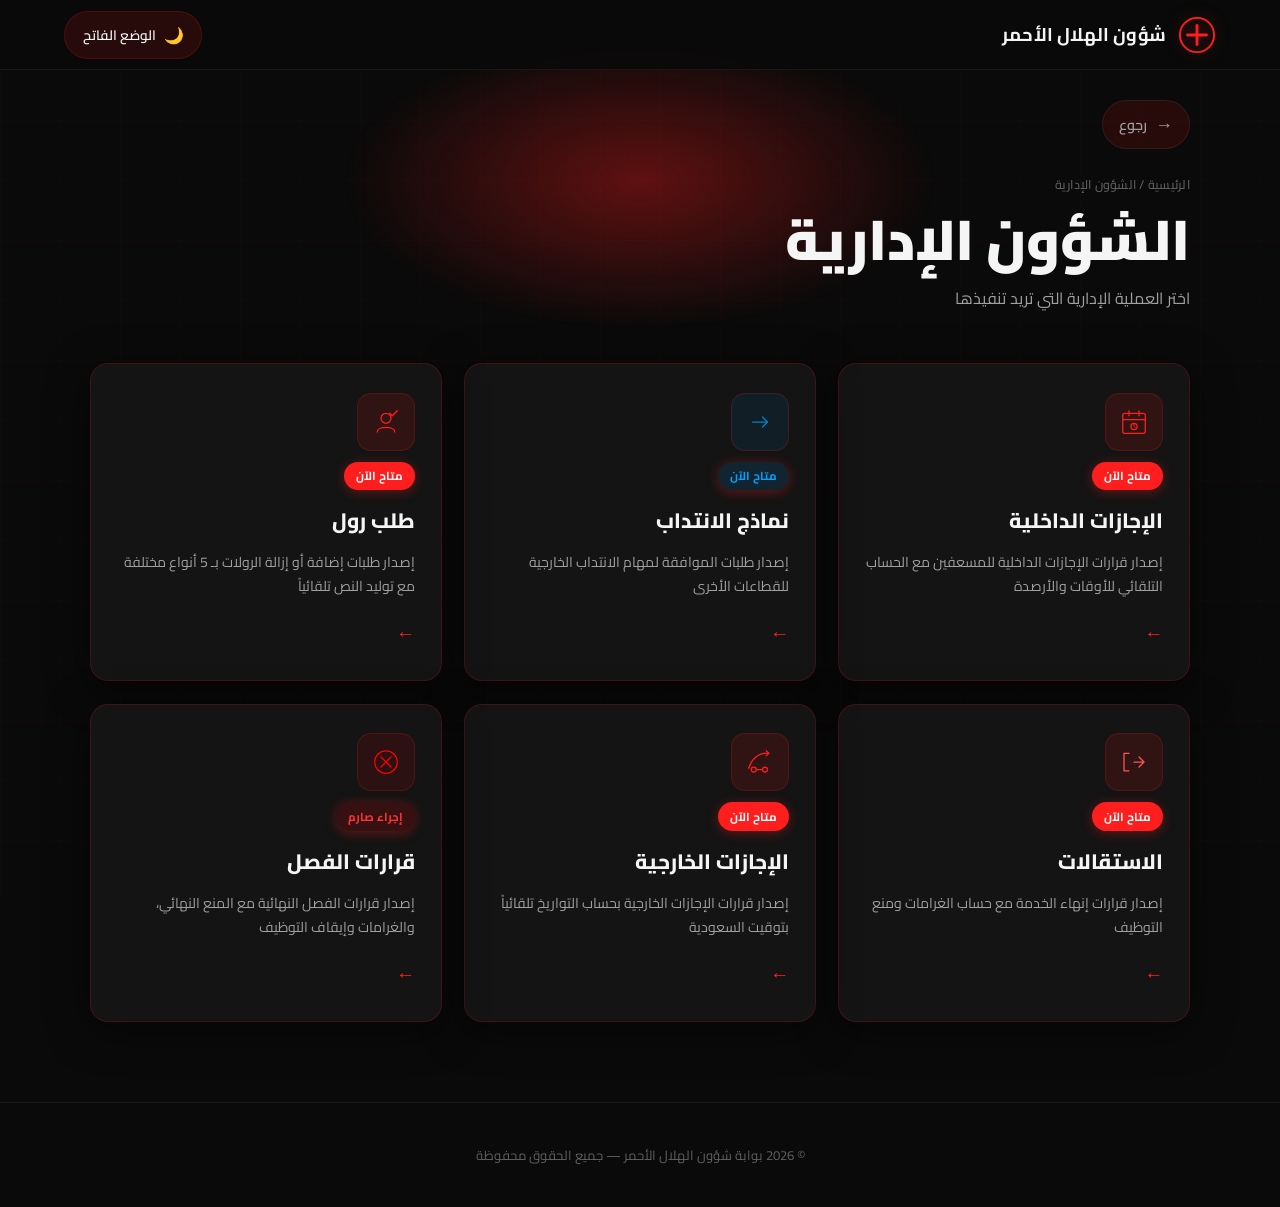
==== admin.html @ 31c96973 "Add files via upload" ====
<!DOCTYPE html>
<html lang="ar" dir="rtl" data-theme="dark">
<head>
  <meta charset="UTF-8"/>
  <meta name="viewport" content="width=device-width, initial-scale=1.0"/>
  <meta name="description" content="الشؤون الإدارية - بوابة الهلال الأحمر"/>
  <title>الشؤون الإدارية | الهلال الأحمر</title>
  <link rel="preconnect" href="https://fonts.googleapis.com">
  <link rel="preconnect" href="https://fonts.gstatic.com" crossorigin>
  <link href="https://fonts.googleapis.com/css2?family=Cairo:wght@300;400;600;700;900&family=Tajawal:wght@300;400;500;700;800&display=swap" rel="stylesheet">
  <link rel="stylesheet" href="style.css"/>
  <link rel="stylesheet" href="pages.css"/>
</head>
<body>

  <!-- NAVBAR -->
  <header class="navbar">
    <div class="navbar-brand">
      <div class="logo-icon">
        <svg viewBox="0 0 40 40" fill="none" xmlns="http://www.w3.org/2000/svg">
          <circle cx="20" cy="20" r="18" stroke="currentColor" stroke-width="2"/>
          <path d="M20 10 L20 30 M10 20 L30 20" stroke="currentColor" stroke-width="3" stroke-linecap="round"/>
        </svg>
      </div>
      <span class="brand-title">شؤون الهلال الأحمر</span>
    </div>
    <div class="navbar-actions">
      <button id="theme-toggle" class="theme-btn" aria-label="تبديل الوضع">
        <span class="theme-icon dark-icon">🌙</span>
        <span class="theme-icon light-icon">☀️</span>
        <span class="theme-label dark-label">الوضع الفاتح</span>
        <span class="theme-label light-label">الوضع الداكن</span>
      </button>
    </div>
  </header>

  <!-- PAGE HEADER -->
  <div class="page-hero">
    <div class="page-hero-inner">
      <a href="index.html" class="back-btn">
        <span class="back-arrow">→</span>
        <span>رجوع</span>
      </a>
      <div class="page-hero-text">
        <div class="page-breadcrumb">الرئيسية / الشؤون الإدارية</div>
        <h1 class="page-title">
          <span class="accent">الشؤون</span> الإدارية
        </h1>
        <p class="page-sub">اختر العملية الإدارية التي تريد تنفيذها</p>
      </div>
    </div>
    <div class="page-hero-deco"></div>
  </div>

  <!-- SECTIONS GRID -->
  <main class="page-main">
    <div class="sections-grid">

      <!-- الإجازات الداخلية -->
      <a href="leave.html" class="section-card" id="sc-leave">
        <div class="sc-glow"></div>
        <div class="sc-inner">
          <div class="sc-icon-wrap">
            <svg viewBox="0 0 48 48" fill="none" xmlns="http://www.w3.org/2000/svg">
              <rect x="6" y="10" width="36" height="32" rx="3" stroke="currentColor" stroke-width="2"/>
              <path d="M16 6 L16 14" stroke="currentColor" stroke-width="2" stroke-linecap="round"/>
              <path d="M32 6 L32 14" stroke="currentColor" stroke-width="2" stroke-linecap="round"/>
              <path d="M6 20 H42" stroke="currentColor" stroke-width="2"/>
              <circle cx="24" cy="31" r="5" stroke="currentColor" stroke-width="2"/>
              <path d="M24 28 L24 31 L26 33" stroke="currentColor" stroke-width="1.5" stroke-linecap="round"/>
            </svg>
          </div>
          <div class="sc-badge">متاح الآن</div>
          <h2 class="sc-title">الإجازات الداخلية</h2>
          <p class="sc-desc">إصدار قرارات الإجازات الداخلية للمسعفين مع الحساب التلقائي للأوقات والأرصدة</p>
          <div class="sc-arrow">←</div>
        </div>
      </a>

      <!-- نماذج الانتداب -->
      <a href="deputation.html" class="section-card" id="sc-deputation">
        <div class="sc-glow"></div>
        <div class="sc-inner">
          <div class="sc-icon-wrap" style="color: #0081c7; background: rgba(0, 129, 199, 0.1);">
            <svg viewBox="0 0 48 48" fill="none" xmlns="http://www.w3.org/2000/svg">
              <path d="M12 24 L36 24 M28 16 L36 24 L28 32" stroke="currentColor" stroke-width="2" stroke-linecap="round" stroke-linejoin="round"/>
            </svg>
          </div>
          <div class="sc-badge" style="background: rgba(0, 129, 199, 0.15); color: #00a2ff;">متاح الآن</div>
          <h2 class="sc-title">نماذج الانتداب</h2>
          <p class="sc-desc">إصدار طلبات الموافقة لمهام الانتداب الخارجية للقطاعات الأخرى</p>
          <div class="sc-arrow">←</div>
        </div>
      </a>

      <!-- طلب رول -->
      <a href="role_request.html" class="section-card" id="sc-role">
        <div class="sc-glow"></div>
        <div class="sc-inner">
          <div class="sc-icon-wrap">
            <svg viewBox="0 0 48 48" fill="none" xmlns="http://www.w3.org/2000/svg">
              <circle cx="24" cy="18" r="8" stroke="currentColor" stroke-width="2"/>
              <path d="M10 40 C10 30 38 30 38 40" stroke="currentColor" stroke-width="2" stroke-linecap="round"/>
              <path d="M30 10 L34 14 L42 6" stroke="currentColor" stroke-width="2" stroke-linecap="round" stroke-linejoin="round"/>
            </svg>
          </div>
          <div class="sc-badge">متاح الآن</div>
          <h2 class="sc-title">طلب رول</h2>
          <p class="sc-desc">إصدار طلبات إضافة أو إزالة الرولات بـ 5 أنواع مختلفة مع توليد النص تلقائياً</p>
          <div class="sc-arrow">←</div>
        </div>
      </a>

      <!-- الاستقالات -->
      <a href="resignation.html" class="section-card" id="sc-resignation">
        <div class="sc-glow"></div>
        <div class="sc-inner">
          <div class="sc-icon-wrap" style="color: #ff5555;">
            <svg viewBox="0 0 48 48" fill="none" xmlns="http://www.w3.org/2000/svg">
              <path d="M16 10 H8 V38 H16" stroke="currentColor" stroke-width="2" stroke-linecap="round"/>
              <path d="M24 24 H40 M32 16 L40 24 L32 32" stroke="currentColor" stroke-width="2" stroke-linecap="round" stroke-linejoin="round"/>
            </svg>
          </div>
          <div class="sc-badge">متاح الآن</div>
          <h2 class="sc-title">الاستقالات</h2>
          <p class="sc-desc">إصدار قرارات إنهاء الخدمة مع حساب الغرامات ومنع التوظيف</p>
          <div class="sc-arrow">←</div>
        </div>
      </a>

      <!-- الإجازات الخارجية -->
      <a href="ext_leave.html" class="section-card" id="sc-ext-leave">
        <div class="sc-glow"></div>
        <div class="sc-inner">
          <div class="sc-icon-wrap">
            <svg viewBox="0 0 48 48" fill="none" xmlns="http://www.w3.org/2000/svg">
              <path d="M6 34 C10 20 22 8 38 10" stroke="currentColor" stroke-width="2" stroke-linecap="round"/>
              <path d="M34 6 L38 10 L34 14" stroke="currentColor" stroke-width="2" stroke-linecap="round" stroke-linejoin="round"/>
              <circle cx="14" cy="36" r="4" stroke="currentColor" stroke-width="2"/>
              <circle cx="32" cy="36" r="4" stroke="currentColor" stroke-width="2"/>
              <path d="M18 36 L28 36" stroke="currentColor" stroke-width="2"/>
            </svg>
          </div>
          <div class="sc-badge">متاح الآن</div>
          <h2 class="sc-title">الإجازات الخارجية</h2>
          <p class="sc-desc">إصدار قرارات الإجازات الخارجية بحساب التواريخ تلقائياً بتوقيت السعودية</p>
          <div class="sc-arrow">←</div>
        </div>
      </a>

      <!-- قرارات الفصل -->
      <a href="firing.html" class="section-card" id="sc-firing">
        <div class="sc-glow"></div>
        <div class="sc-inner">
          <div class="sc-icon-wrap" style="color: #ff0000; background: rgba(255,0,0,0.1);">
            <svg viewBox="0 0 48 48" fill="none" xmlns="http://www.w3.org/2000/svg">
              <circle cx="24" cy="24" r="18" stroke="currentColor" stroke-width="2"/>
              <path d="M16 16 L32 32 M32 16 L16 32" stroke="currentColor" stroke-width="2" stroke-linecap="round"/>
            </svg>
          </div>
          <div class="sc-badge" style="background: rgba(255,0,0,0.15); color: #ff3333;">إجراء صارم</div>
          <h2 class="sc-title">قرارات الفصل</h2>
          <p class="sc-desc">إصدار قرارات الفصل النهائية مع المنع النهائي، والغرامات وإيقاف التوظيف</p>
          <div class="sc-arrow">←</div>
        </div>
      </a>

    </div>
  </main>

  <!-- FOOTER -->
  <footer class="footer">
    <div class="footer-inner">
      <p class="footer-text">© 2026 بوابة شؤون الهلال الأحمر — جميع الحقوق محفوظة</p>
    </div>
  </footer>

  <script src="app.js"></script>
</body>
</html>
---- style.css ----
/* ============================================================
   شؤون الهلال الأحمر — style.css
   ============================================================ */

/* ---- Google Fonts (Arabic) ---- */
@import url('https://fonts.googleapis.com/css2?family=Cairo:wght@300;400;600;700;900&family=Tajawal:wght@300;400;500;700;800&display=swap');

/* ============================================================
   CSS VARIABLES — DARK THEME (Default)
   ============================================================ */
:root {
  --red-vivid:     #ff1e1e;
  --red-bright:    #ff3737;
  --red-deep:      #cc0000;
  --red-glow:      rgba(255, 30, 30, 0.35);
  --red-glow-soft: rgba(255, 30, 30, 0.12);

  --bg-primary:    #0a0a0a;
  --bg-secondary:  #111111;
  --bg-card:       #141414;
  --bg-card-hover: #1a1a1a;

  --border-subtle: rgba(255, 255, 255, 0.06);
  --border-card:   rgba(255, 30, 30, 0.18);
  --border-hover:  rgba(255, 30, 30, 0.55);

  --text-primary:  #f5f5f5;
  --text-secondary:#a0a0a0;
  --text-muted:    #606060;
  --text-accent:   #ff1e1e;

  --tag-bg:        rgba(255, 30, 30, 0.1);
  --tag-color:     #ff6060;

  --navbar-bg:     rgba(10, 10, 10, 0.85);
  --shadow-card:   0 8px 40px rgba(0,0,0,0.5);
  --shadow-hover:  0 20px 60px rgba(255, 30, 30, 0.25);
  --shadow-btn:    0 4px 20px rgba(255, 30, 30, 0.4);

  --transition:    0.35s cubic-bezier(0.4, 0, 0.2, 1);
  --transition-fast: 0.18s ease;
}

/* ============================================================
   CSS VARIABLES — LIGHT THEME
   ============================================================ */
[data-theme="light"] {
  --bg-primary:    #fafafa;
  --bg-secondary:  #f0f0f0;
  --bg-card:       #ffffff;
  --bg-card-hover: #fff5f5;

  --border-subtle: rgba(0, 0, 0, 0.07);
  --border-card:   rgba(220, 0, 0, 0.2);
  --border-hover:  rgba(200, 0, 0, 0.6);

  --text-primary:  #111111;
  --text-secondary:#444444;
  --text-muted:    #888888;
  --text-accent:   #cc0000;

  --tag-bg:        rgba(220, 0, 0, 0.08);
  --tag-color:     #b30000;

  --navbar-bg:     rgba(255, 255, 255, 0.88);
  --shadow-card:   0 8px 40px rgba(0,0,0,0.1);
  --shadow-hover:  0 20px 60px rgba(200, 0, 0, 0.18);
  --shadow-btn:    0 4px 20px rgba(200, 0, 0, 0.3);

  --red-glow:      rgba(220, 0, 0, 0.22);
  --red-glow-soft: rgba(220, 0, 0, 0.06);
}

/* ============================================================
   RESET & BASE
   ============================================================ */
*, *::before, *::after { box-sizing: border-box; margin: 0; padding: 0; }

html {
  scroll-behavior: smooth;
}

body {
  font-family: 'Cairo', 'Tajawal', sans-serif;
  background-color: var(--bg-primary);
  color: var(--text-primary);
  direction: rtl;
  min-height: 100vh;
  overflow-x: hidden;
  transition: background-color var(--transition), color var(--transition);
}

/* Animated background grid */
body::before {
  content: '';
  position: fixed;
  inset: 0;
  background-image:
    linear-gradient(rgba(255,30,30,0.03) 1px, transparent 1px),
    linear-gradient(90deg, rgba(255,30,30,0.03) 1px, transparent 1px);
  background-size: 60px 60px;
  pointer-events: none;
  z-index: 0;
  transition: opacity var(--transition);
}

[data-theme="light"] body::before {
  background-image:
    linear-gradient(rgba(200,0,0,0.04) 1px, transparent 1px),
    linear-gradient(90deg, rgba(200,0,0,0.04) 1px, transparent 1px);
}

/* ============================================================
   NAVBAR
   ============================================================ */
.navbar {
  position: fixed;
  top: 0;
  right: 0;
  left: 0;
  z-index: 100;
  display: flex;
  align-items: center;
  justify-content: space-between;
  padding: 0 clamp(1.5rem, 5vw, 4rem);
  height: 70px;
  background: var(--navbar-bg);
  backdrop-filter: blur(20px) saturate(1.5);
  -webkit-backdrop-filter: blur(20px) saturate(1.5);
  border-bottom: 1px solid var(--border-subtle);
  transition: background var(--transition), border-color var(--transition);
}

.navbar-brand {
  display: flex;
  align-items: center;
  gap: 0.75rem;
}

.logo-icon {
  width: 38px;
  height: 38px;
  color: var(--red-vivid);
  filter: drop-shadow(0 0 8px var(--red-glow));
  flex-shrink: 0;
  transition: color var(--transition), filter var(--transition);
}

.brand-title {
  font-family: 'Cairo', sans-serif;
  font-size: 1.15rem;
  font-weight: 700;
  color: var(--text-primary);
  letter-spacing: 0.01em;
  transition: color var(--transition);
}

/* ---- Theme Toggle Button ---- */
.theme-btn {
  display: flex;
  align-items: center;
  gap: 0.5rem;
  padding: 0.5rem 1.1rem;
  border-radius: 50px;
  border: 1.5px solid var(--border-card);
  background: var(--red-glow-soft);
  color: var(--text-primary);
  font-family: 'Cairo', sans-serif;
  font-size: 0.85rem;
  font-weight: 600;
  cursor: pointer;
  transition: all var(--transition);
  white-space: nowrap;
}

.theme-btn:hover {
  background: var(--red-glow);
  border-color: var(--red-bright);
  transform: scale(1.04);
  box-shadow: var(--shadow-btn);
}

.theme-icon { font-size: 1rem; }
.theme-label { display: inline; }

/* Toggle visibility by theme */
[data-theme="dark"]  .light-icon,
[data-theme="dark"]  .light-label { display: none; }
[data-theme="light"] .dark-icon,
[data-theme="light"] .dark-label  { display: none; }

/* ============================================================
   HERO
   ============================================================ */
.hero {
  position: relative;
  min-height: 52vh;
  display: flex;
  flex-direction: column;
  align-items: center;
  justify-content: center;
  padding: 120px 2rem 60px;
  text-align: center;
  overflow: hidden;
  z-index: 1;
}

/* glowing radial behind hero */
.hero::before {
  content: '';
  position: absolute;
  top: 50%;
  left: 50%;
  transform: translate(-50%, -50%);
  width: 700px;
  height: 400px;
  background: radial-gradient(ellipse, var(--red-glow) 0%, transparent 70%);
  pointer-events: none;
  animation: pulseGlow 4s ease-in-out infinite;
}

@keyframes pulseGlow {
  0%, 100% { opacity: 0.6; transform: translate(-50%, -50%) scale(1); }
  50%       { opacity: 1;   transform: translate(-50%, -50%) scale(1.1); }
}

.hero-content { position: relative; z-index: 2; }

.hero-badge {
  display: inline-flex;
  align-items: center;
  padding: 0.35rem 1.2rem;
  border-radius: 50px;
  border: 1px solid var(--border-card);
  background: var(--red-glow-soft);
  color: var(--text-accent);
  font-size: 0.8rem;
  font-weight: 600;
  letter-spacing: 0.08em;
  margin-bottom: 1.4rem;
  animation: fadeDown 0.7s ease both;
}

.hero-title {
  font-family: 'Cairo', sans-serif;
  font-size: clamp(2.4rem, 6vw, 4.5rem);
  font-weight: 900;
  line-height: 1.2;
  color: var(--text-primary);
  margin-bottom: 1rem;
  animation: fadeDown 0.7s 0.1s ease both;
  transition: color var(--transition);
}

.hero-title .accent {
  color: var(--red-vivid);
  text-shadow: 0 0 30px var(--red-glow), 0 0 60px rgba(255,30,30,0.2);
  transition: color var(--transition), text-shadow var(--transition);
}

.hero-sub {
  font-size: clamp(1rem, 2.5vw, 1.25rem);
  color: var(--text-secondary);
  font-weight: 400;
  margin-bottom: 2rem;
  animation: fadeDown 0.7s 0.2s ease both;
  transition: color var(--transition);
}

.hero-divider {
  width: 80px;
  height: 3px;
  border-radius: 3px;
  background: linear-gradient(90deg, transparent, var(--red-vivid), transparent);
  margin: 0 auto;
  animation: fadeDown 0.7s 0.3s ease both;
}

.scroll-hint {
  position: relative;
  z-index: 2;
  display: flex;
  flex-direction: column;
  align-items: center;
  gap: 0.4rem;
  margin-top: 1.5rem;
  color: var(--text-muted);
  font-size: 0.8rem;
  animation: fadeDown 0.7s 0.5s ease both;
  transition: color var(--transition);
}

.scroll-arrow {
  animation: bounceDown 2s ease-in-out infinite;
  font-size: 1.1rem;
  color: var(--text-accent);
}

@keyframes bounceDown {
  0%, 100% { transform: translateY(0); }
  50%       { transform: translateY(6px); }
}

@keyframes fadeDown {
  from { opacity: 0; transform: translateY(-18px); }
  to   { opacity: 1; transform: translateY(0); }
}

/* ============================================================
   CARDS SECTION
   ============================================================ */
.cards-section {
  position: relative;
  z-index: 1;
  padding: 20px clamp(1.5rem, 6vw, 5rem) 80px;
}

.cards-grid {
  display: grid;
  grid-template-columns: repeat(3, 1fr);
  gap: 1.6rem;
  max-width: 1200px;
  margin: 0 auto;
}

/* ============================================================
   CARD
   ============================================================ */
.card {
  position: relative;
  border-radius: 20px;
  border: 1px solid var(--border-card);
  background: var(--bg-card);
  padding: 0;
  cursor: pointer;
  overflow: hidden;
  box-shadow: var(--shadow-card);
  transition:
    transform var(--transition),
    box-shadow var(--transition),
    border-color var(--transition),
    background var(--transition);
  animation: fadeUp 0.6s ease both;
}

.card:nth-child(1) { animation-delay: 0.1s; }
.card:nth-child(2) { animation-delay: 0.22s; }
.card:nth-child(3) { animation-delay: 0.34s; }

@keyframes fadeUp {
  from { opacity: 0; transform: translateY(30px); }
  to   { opacity: 1; transform: translateY(0); }
}

.card:hover, .card:focus-visible {
  transform: translateY(-8px) scale(1.01);
  box-shadow: var(--shadow-hover);
  border-color: var(--border-hover);
  background: var(--bg-card-hover);
  outline: none;
}

/* Glow overlay on hover */
.card-glow {
  position: absolute;
  inset: -1px;
  border-radius: 20px;
  background: radial-gradient(circle at 50% 0%, var(--red-glow-soft), transparent 60%);
  opacity: 0;
  transition: opacity var(--transition);
  pointer-events: none;
  z-index: 0;
}

.card:hover .card-glow,
.card:focus-visible .card-glow { opacity: 1; }

/* Featured card */
.card-featured {
  border-color: rgba(255, 30, 30, 0.4);
  background: linear-gradient(160deg, #1a0a0a 0%, var(--bg-card) 50%);
}

[data-theme="light"] .card-featured {
  background: linear-gradient(160deg, #fff5f5 0%, var(--bg-card) 50%);
}

.card-featured .card-glow {
  background: radial-gradient(circle at 50% 0%, rgba(255,30,30,0.18), transparent 60%);
  opacity: 1;
}

/* Top accent line */
.card::after {
  content: '';
  position: absolute;
  top: 0;
  left: 0;
  right: 0;
  height: 3px;
  background: linear-gradient(90deg, transparent, var(--red-vivid), transparent);
  opacity: 0;
  transition: opacity var(--transition);
}

.card:hover::after,
.card:focus-visible::after,
.card-featured::after { opacity: 1; }

.card-inner {
  position: relative;
  z-index: 1;
  padding: 2rem 1.8rem 1.8rem;
  height: 100%;
  display: flex;
  flex-direction: column;
  gap: 0.8rem;
}

/* Badge top */
.card-badge-top {
  position: absolute;
  top: 1rem;
  left: 1rem;
  padding: 0.2rem 0.75rem;
  background: var(--red-vivid);
  color: #fff;
  font-size: 0.72rem;
  font-weight: 700;
  border-radius: 50px;
  letter-spacing: 0.04em;
  box-shadow: 0 2px 12px var(--red-glow);
}

/* Card Number */
.card-number {
  font-family: 'Cairo', sans-serif;
  font-size: 0.75rem;
  font-weight: 700;
  color: var(--red-vivid);
  letter-spacing: 0.15em;
  opacity: 0.7;
}

/* Icon */
.card-icon-wrap {
  width: 64px;
  height: 64px;
  border-radius: 16px;
  border: 1.5px solid var(--border-card);
  background: var(--red-glow-soft);
  display: flex;
  align-items: center;
  justify-content: center;
  margin-bottom: 0.4rem;
  transition: all var(--transition);
}

.card:hover .card-icon-wrap,
.card:focus-visible .card-icon-wrap {
  border-color: var(--red-bright);
  background: var(--red-glow);
  transform: scale(1.06) rotate(-3deg);
  box-shadow: 0 0 20px var(--red-glow);
}

.card-icon {
  width: 34px;
  height: 34px;
  color: var(--red-vivid);
  transition: color var(--transition);
}

/* Card Title */
.card-title {
  font-family: 'Cairo', sans-serif;
  font-size: 1.45rem;
  font-weight: 800;
  color: var(--text-primary);
  line-height: 1.3;
  transition: color var(--transition);
}

/* Card Description */
.card-desc {
  font-size: 0.9rem;
  color: var(--text-secondary);
  line-height: 1.75;
  font-weight: 400;
  flex: 1;
  transition: color var(--transition);
}

/* Tags */
.card-tags {
  display: flex;
  flex-wrap: wrap;
  gap: 0.4rem;
  margin-top: auto;
}

.tag {
  padding: 0.25rem 0.7rem;
  background: var(--tag-bg);
  color: var(--tag-color);
  border-radius: 50px;
  font-size: 0.74rem;
  font-weight: 600;
  border: 1px solid rgba(255, 30, 30, 0.15);
  transition: all var(--transition-fast);
}

.card:hover .tag {
  background: rgba(255, 30, 30, 0.18);
  border-color: rgba(255, 30, 30, 0.35);
}

/* Card Button */
.card-btn {
  display: flex;
  align-items: center;
  justify-content: space-between;
  margin-top: 1rem;
  padding: 0.75rem 1.1rem;
  border-radius: 12px;
  background: linear-gradient(135deg, var(--red-deep), var(--red-vivid));
  color: #fff;
  font-size: 0.9rem;
  font-weight: 700;
  transition: all var(--transition);
  box-shadow: 0 4px 16px rgba(255, 30, 30, 0.3);
}

.card:hover .card-btn {
  background: linear-gradient(135deg, var(--red-vivid), var(--red-deep));
  box-shadow: 0 6px 24px rgba(255, 30, 30, 0.5);
}

.btn-arrow {
  font-size: 1rem;
  transition: transform var(--transition);
}

.card:hover .btn-arrow { transform: translateX(-4px); }

/* ============================================================
   FOOTER
   ============================================================ */
.footer {
  position: relative;
  z-index: 1;
  padding: 2.5rem 2rem;
  border-top: 1px solid var(--border-subtle);
  text-align: center;
  transition: border-color var(--transition);
}

.footer-inner {
  display: flex;
  flex-direction: column;
  align-items: center;
  gap: 0.75rem;
}

.footer-logo {
  width: 32px;
  height: 32px;
  color: var(--red-vivid);
  opacity: 0.6;
  transition: color var(--transition);
}

.footer-text {
  font-size: 0.82rem;
  color: var(--text-muted);
  font-weight: 400;
  transition: color var(--transition);
}

/* ============================================================
   RESPONSIVE
   ============================================================ */
@media (max-width: 900px) {
  .cards-grid {
    grid-template-columns: 1fr 1fr;
    gap: 1.2rem;
  }
  .card:nth-child(3) {
    grid-column: span 2;
  }
}

@media (max-width: 600px) {
  .cards-grid {
    grid-template-columns: 1fr;
  }
  .card:nth-child(3) {
    grid-column: span 1;
  }
  .brand-title {
    font-size: 0.95rem;
  }
  .theme-label {
    display: none;
  }
  .hero-title {
    font-size: 2rem;
  }
  .navbar {
    padding: 0 1.2rem;
  }
}

@media (max-width: 400px) {
  .cards-section {
    padding: 10px 1rem 60px;
  }
  .card-inner {
    padding: 1.5rem 1.3rem;
  }
}
---- pages.css ----
/* pages.css — shared sub-page styles */

/* ---- Page Hero ---- */
.page-hero {
  position: relative;
  padding: 100px clamp(1.5rem,5vw,4rem) 50px;
  overflow: hidden;
  z-index: 1;
}
.page-hero::before {
  content:'';
  position:absolute;
  top:50%;left:50%;
  transform:translate(-50%,-50%);
  width:600px;height:300px;
  background:radial-gradient(ellipse,var(--red-glow) 0%,transparent 70%);
  pointer-events:none;
}
.page-hero-inner {
  position:relative;z-index:2;
  max-width:1100px;margin:0 auto;
}
.back-btn {
  display:inline-flex;align-items:center;gap:.5rem;
  color:var(--text-secondary);text-decoration:none;
  font-size:.9rem;font-weight:600;font-family:'Cairo',sans-serif;
  padding:.45rem 1rem;border-radius:50px;
  border:1px solid var(--border-subtle);background:var(--red-glow-soft);
  margin-bottom:1.5rem;transition:all var(--transition);
}
.back-btn:hover {
  color:var(--text-accent);border-color:var(--border-card);
  background:var(--red-glow);transform:translateX(4px);
}
.back-arrow { font-size:1.1rem; }
.page-breadcrumb {
  font-size:.78rem;color:var(--text-muted);margin-bottom:.6rem;
  font-weight:500;letter-spacing:.02em;transition:color var(--transition);
}
.page-title {
  font-family:'Cairo',sans-serif;
  font-size:clamp(2rem,5vw,3.5rem);
  font-weight:900;line-height:1.2;color:var(--text-primary);
  margin-bottom:.6rem;transition:color var(--transition);
  animation:fadeDown .6s ease both;
}
.page-sub {
  font-size:1rem;color:var(--text-secondary);
  transition:color var(--transition);animation:fadeDown .6s .1s ease both;
}

/* ---- Sections Grid (admin.html) ---- */
.page-main { position:relative;z-index:1;padding:0 clamp(1.5rem,5vw,4rem) 80px; }
.sections-grid {
  display:grid;grid-template-columns:repeat(auto-fill,minmax(280px,1fr));
  gap:1.4rem;max-width:1100px;margin:0 auto;
}
.section-card {
  position:relative;border-radius:18px;border:1px solid var(--border-card);
  background:var(--bg-card);cursor:pointer;overflow:hidden;
  box-shadow:var(--shadow-card);text-decoration:none;color:inherit;
  transition:all var(--transition);display:block;
  animation:fadeUp .5s ease both;
}
.section-card:nth-child(1){animation-delay:.05s;}
.section-card:nth-child(2){animation-delay:.15s;}
.section-card:nth-child(3){animation-delay:.25s;}
.section-card:nth-child(4){animation-delay:.35s;}
.section-card:hover { transform:translateY(-6px);box-shadow:var(--shadow-hover);border-color:var(--border-hover); }
.section-card::before {
  content:'';position:absolute;top:0;left:0;right:0;height:3px;
  background:linear-gradient(90deg,transparent,var(--red-vivid),transparent);
  opacity:0;transition:opacity var(--transition);
}
.section-card:hover::before { opacity:1; }
.sc-glow {
  position:absolute;inset:-1px;border-radius:18px;
  background:radial-gradient(circle at 50% 0%,var(--red-glow-soft),transparent 60%);
  opacity:0;transition:opacity var(--transition);pointer-events:none;
}
.section-card:hover .sc-glow { opacity:1; }
.sc-inner {
  position:relative;z-index:1;padding:1.8rem 1.6rem;
  display:flex;flex-direction:column;gap:.7rem;
}
.sc-icon-wrap {
  width:58px;height:58px;border-radius:14px;
  border:1.5px solid var(--border-card);background:var(--red-glow-soft);
  display:flex;align-items:center;justify-content:center;
  color:var(--red-vivid);transition:all var(--transition);
}
.sc-icon-wrap svg { width:30px;height:30px; }
.section-card:hover .sc-icon-wrap {
  border-color:var(--red-bright);background:var(--red-glow);
  transform:scale(1.06) rotate(-3deg);
}
.sc-icon-dim { opacity:.45; }
.sc-badge {
  display:inline-flex;align-items:center;
  padding:.2rem .75rem;background:var(--red-vivid);color:#fff;
  font-size:.72rem;font-weight:700;border-radius:50px;
  width:fit-content;box-shadow:0 2px 12px var(--red-glow);
}
.sc-badge-soon { background:var(--text-muted);box-shadow:none; }
.sc-title {
  font-family:'Cairo',sans-serif;font-size:1.3rem;font-weight:800;
  color:var(--text-primary);transition:color var(--transition);
}
.sc-desc {
  font-size:.88rem;color:var(--text-secondary);line-height:1.7;
  transition:color var(--transition);
}
.sc-arrow {
  font-size:1.2rem;color:var(--red-vivid);margin-top:.3rem;
  transition:transform var(--transition);
}
.section-card:hover .sc-arrow { transform:translateX(-5px); }
.sc-soon { opacity:.7;cursor:default; }
.sc-soon:hover { transform:none;box-shadow:var(--shadow-card);border-color:var(--border-card); }
.sc-soon::before { display:none; }
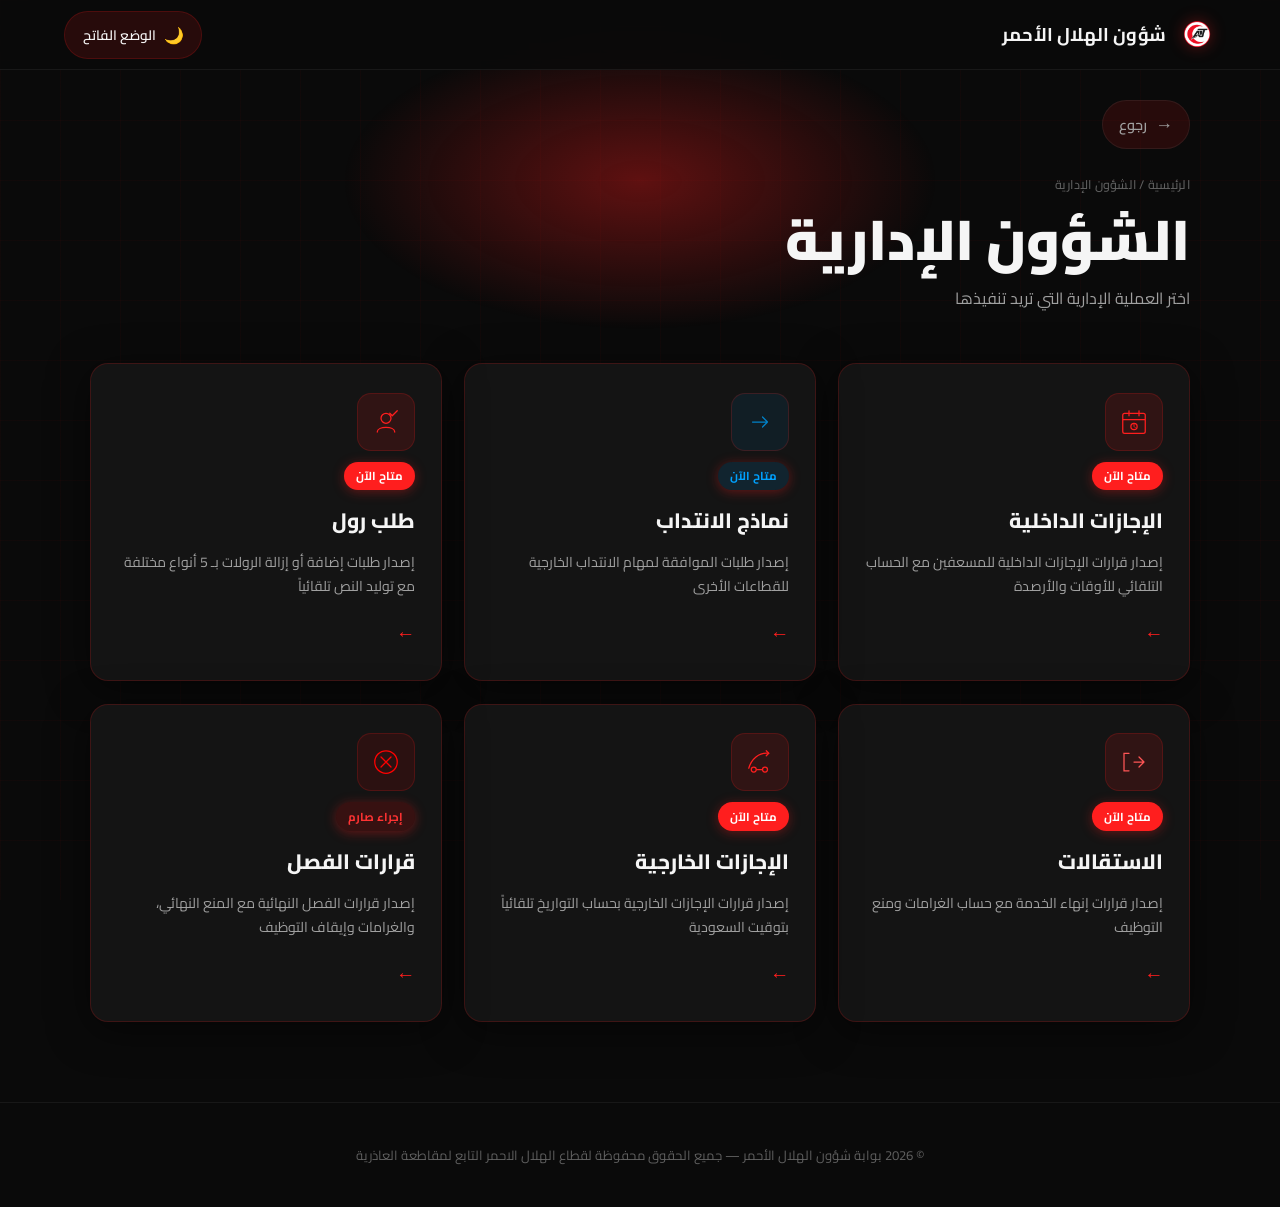
==== commit 79503ee0: "Add files via upload" ====
--- a/admin.html
+++ b/admin.html
@@ -17,10 +17,7 @@
   <header class="navbar">
     <div class="navbar-brand">
       <div class="logo-icon">
-        <svg viewBox="0 0 40 40" fill="none" xmlns="http://www.w3.org/2000/svg">
-          <circle cx="20" cy="20" r="18" stroke="currentColor" stroke-width="2"/>
-          <path d="M20 10 L20 30 M10 20 L30 20" stroke="currentColor" stroke-width="3" stroke-linecap="round"/>
-        </svg>
+        <img src="logo.png" alt="شعار الهلال" style="width: 100%; height: 100%; object-fit: contain; border-radius: 50%;" />
       </div>
       <span class="brand-title">شؤون الهلال الأحمر</span>
     </div>
@@ -171,7 +168,7 @@
   <!-- FOOTER -->
   <footer class="footer">
     <div class="footer-inner">
-      <p class="footer-text">© 2026 بوابة شؤون الهلال الأحمر — جميع الحقوق محفوظة</p>
+      <p class="footer-text">© 2026 بوابة شؤون الهلال الأحمر — جميع الحقوق محفوظة لقطاع الهلال الاحمر التابع لمقاطعة العاذرية</p>
     </div>
   </footer>
 
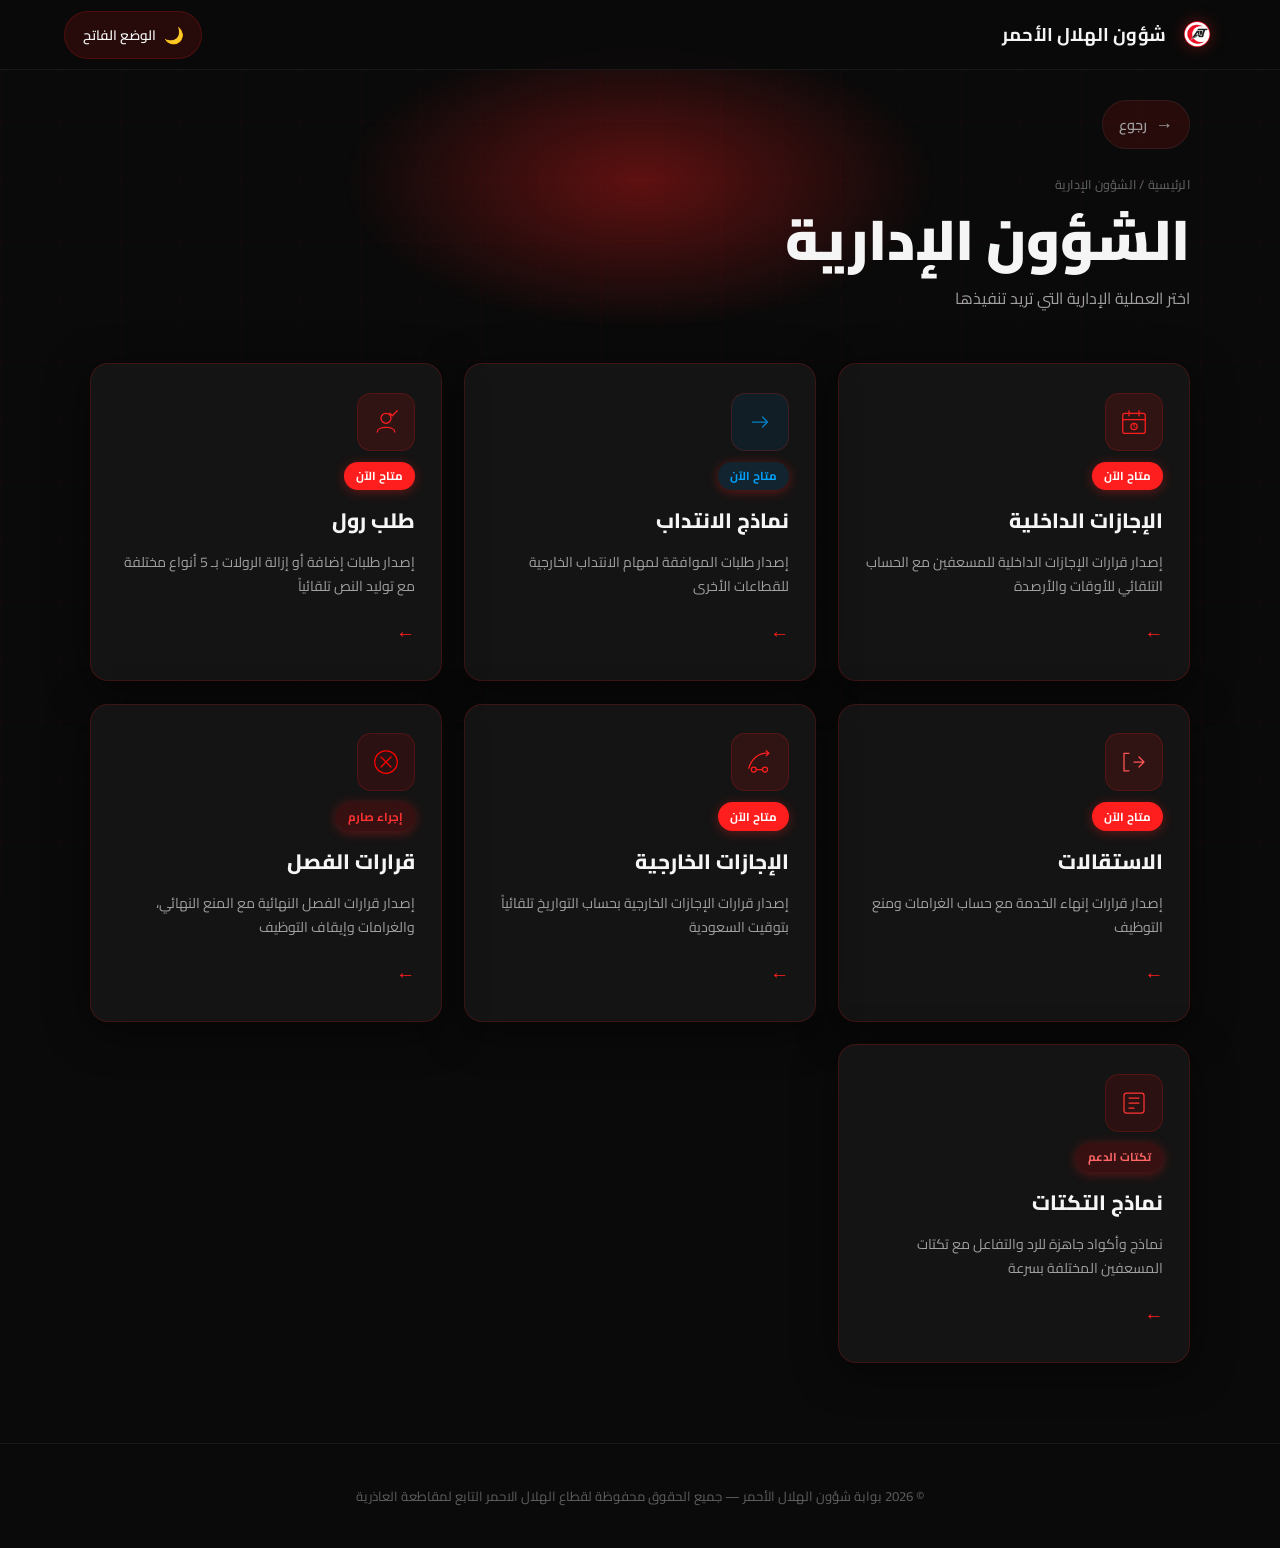
==== commit bcce16ee: "Add files via upload" ====
--- a/admin.html
+++ b/admin.html
@@ -162,6 +162,23 @@
         </div>
       </a>
 
+      <!-- نماذج التكتات -->
+      <a href="tickets.html" class="section-card" id="sc-tickets">
+        <div class="sc-glow"></div>
+        <div class="sc-inner">
+          <div class="sc-icon-wrap" style="color: #ff3333; background: rgba(255, 0, 0, 0.1);">
+            <svg viewBox="0 0 48 48" fill="none" xmlns="http://www.w3.org/2000/svg">
+              <rect x="8" y="8" width="32" height="32" rx="4" stroke="currentColor" stroke-width="2"/>
+              <path d="M16 16 H32 M16 24 H32 M16 32 H24" stroke="currentColor" stroke-width="2" stroke-linecap="round"/>
+            </svg>
+          </div>
+          <div class="sc-badge" style="background: rgba(255, 0, 0, 0.15); color: #ff6666;">تكتات الدعم</div>
+          <h2 class="sc-title">نماذج التكتات</h2>
+          <p class="sc-desc">نماذج وأكواد جاهزة للرد والتفاعل مع تكتات المسعفين المختلفة بسرعة</p>
+          <div class="sc-arrow">←</div>
+        </div>
+      </a>
+
     </div>
   </main>
 
